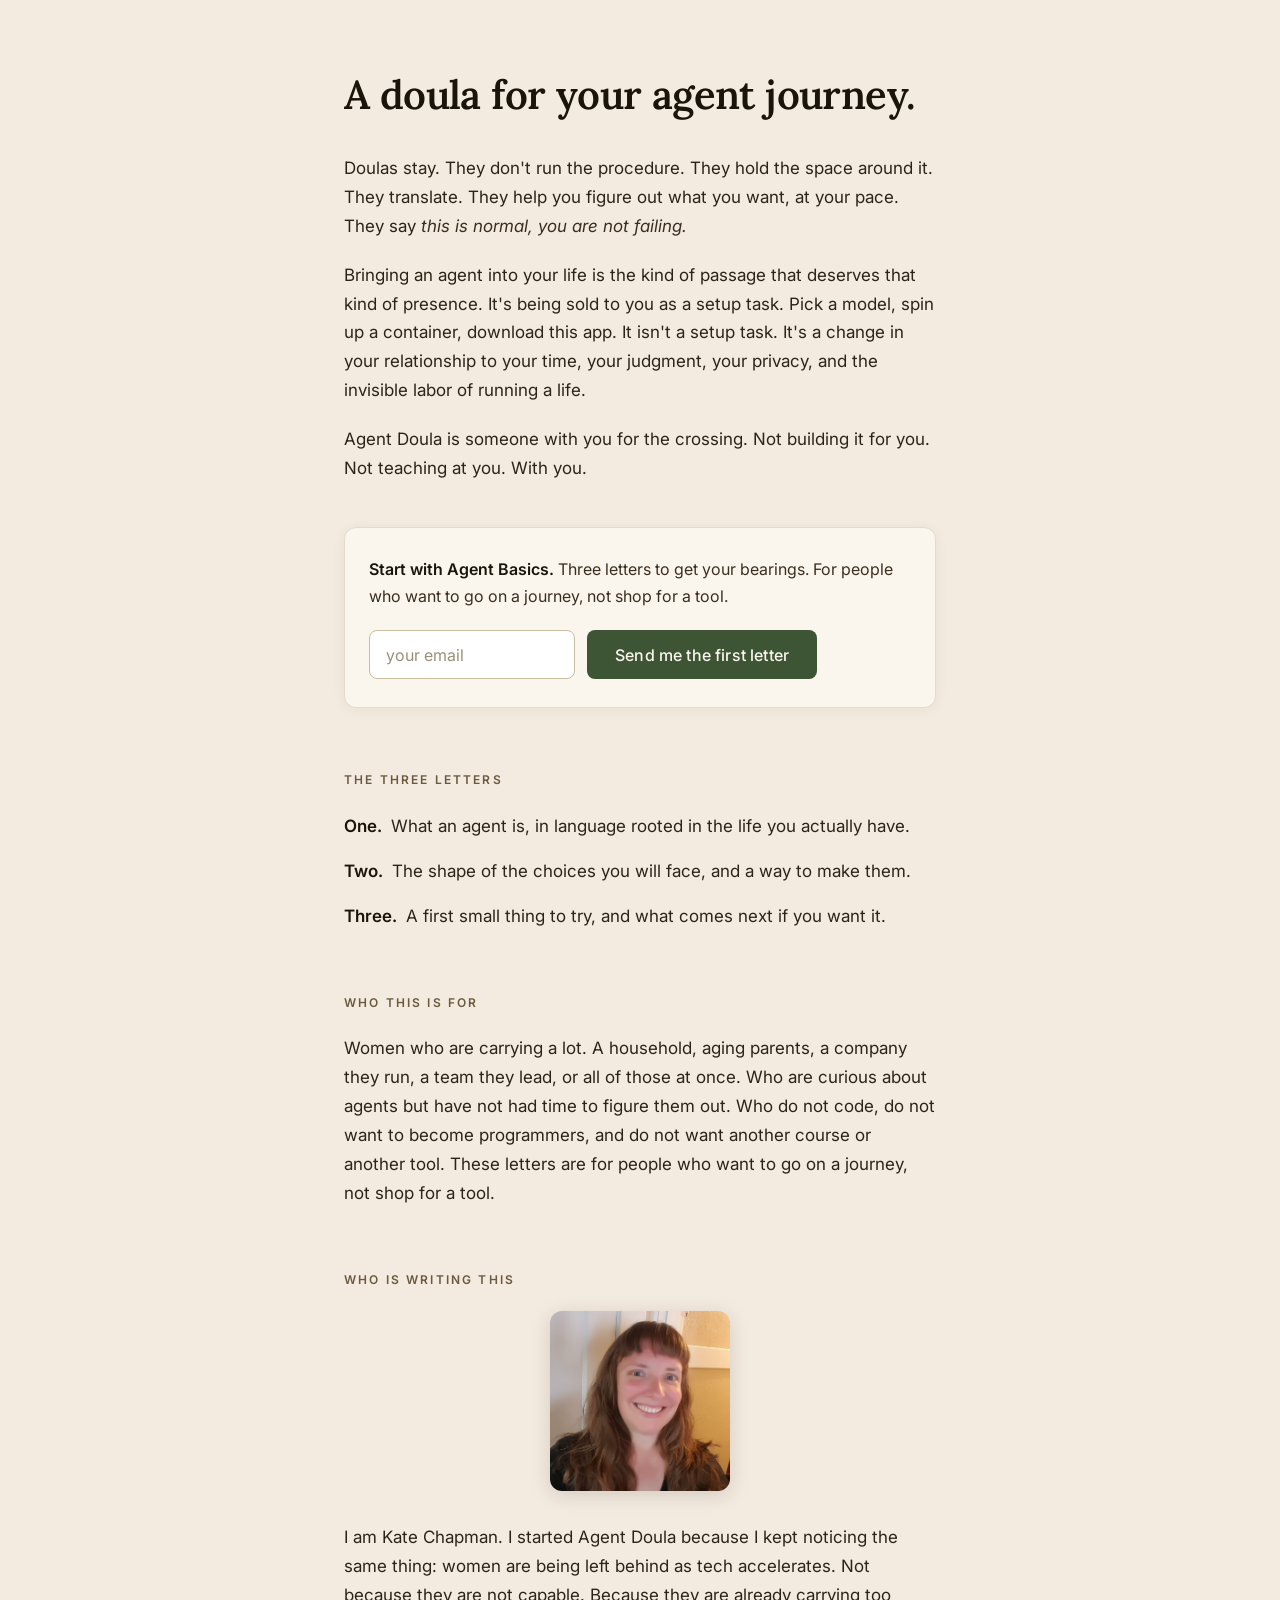
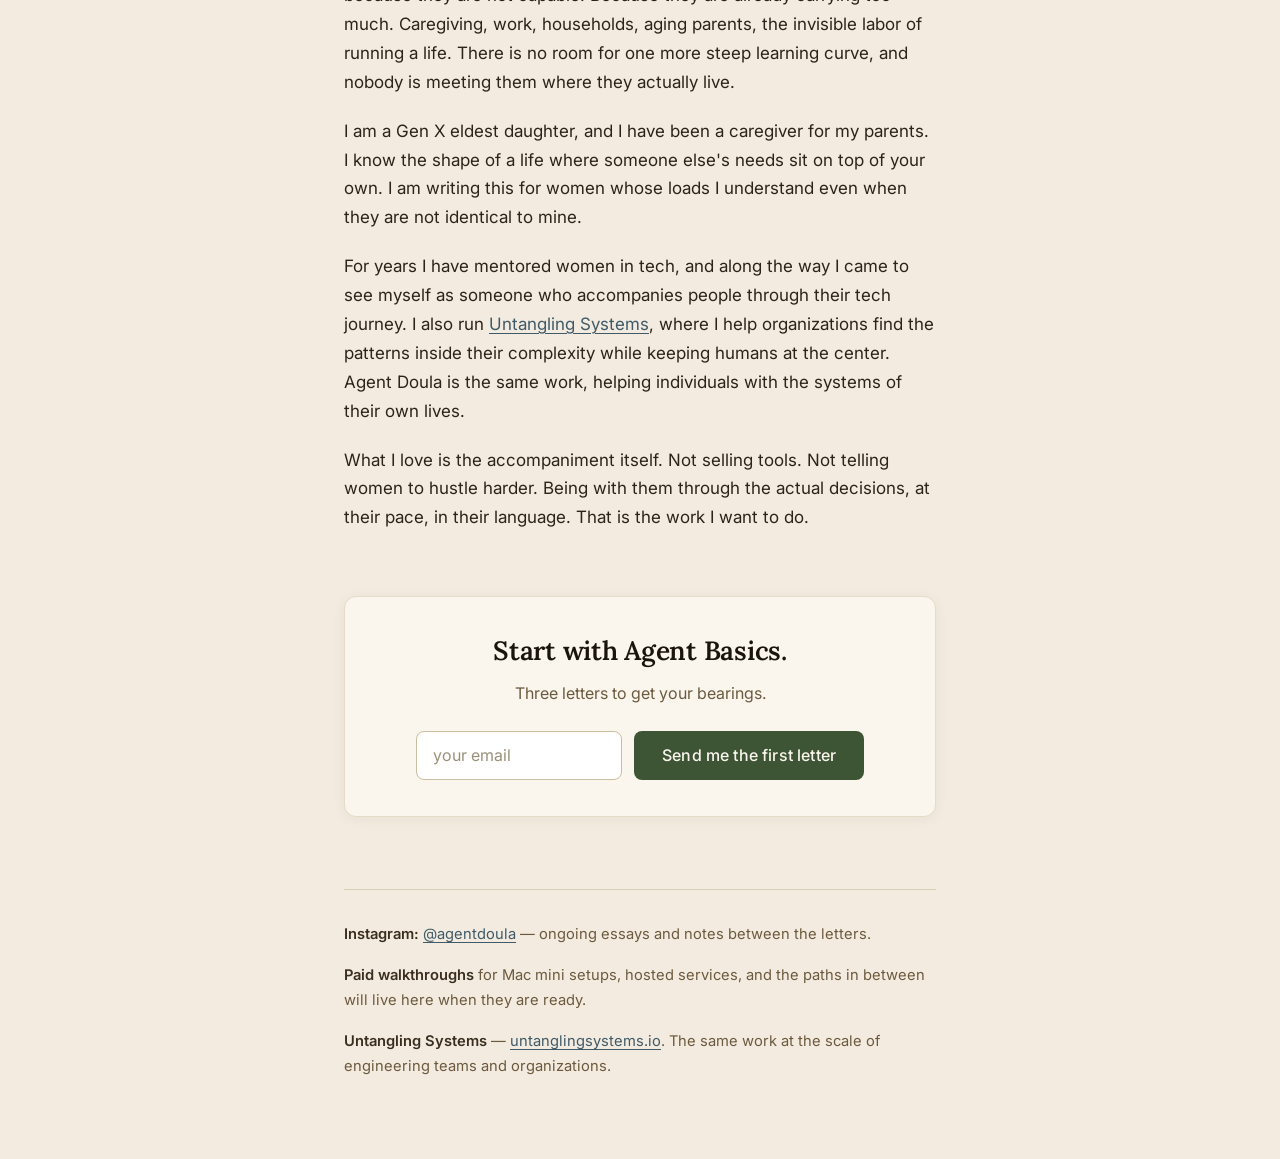
==== index.html @ f3d8cf4b "Initial Agent Doula landing page Shape B pre-launch landing page. Static HTML/CSS, no framework, no " ====
<!DOCTYPE html>
<html lang="en">
<head>
  <meta charset="UTF-8">
  <meta name="viewport" content="width=device-width, initial-scale=1.0">
  <title>Agent Doula — A doula for your agent journey</title>
  <meta name="description" content="A doula for your agent journey. Three letters to get your bearings, for people who want to go on a journey, not shop for a tool.">

  <meta property="og:title" content="Agent Doula">
  <meta property="og:description" content="A doula for your agent journey. Three letters to get your bearings, for people who want to go on a journey, not shop for a tool.">
  <meta property="og:type" content="website">
  <meta name="twitter:card" content="summary_large_image">

  <link rel="preconnect" href="https://fonts.googleapis.com">
  <link rel="preconnect" href="https://fonts.gstatic.com" crossorigin>
  <link href="https://fonts.googleapis.com/css2?family=Inter:wght@400;500;600&family=Lora:ital,wght@0,500;0,600;0,700;1,400;1,500&display=swap" rel="stylesheet">

  <link rel="stylesheet" href="style.css">
</head>
<body>
  <main>

    <section class="hero">
      <h1>A doula for your agent journey.</h1>

      <p>Doulas stay. They don't run the procedure. They hold the space around it. They translate. They help you figure out what you want, at your pace. They say <em>this is normal, you are not failing.</em></p>

      <p>Bringing an agent into your life is the kind of passage that deserves that kind of presence. It's being sold to you as a setup task. Pick a model, spin up a container, download this app. It isn't a setup task. It's a change in your relationship to your time, your judgment, your privacy, and the invisible labor of running a life.</p>

      <p>Agent Doula is someone with you for the crossing. Not building it for you. Not teaching at you. With you.</p>

      <div class="cta">
        <p class="cta-lead"><strong>Start with Agent Basics.</strong> Three letters to get your bearings. For people who want to go on a journey, not shop for a tool.</p>

        <!-- TODO: replace action="#" with your form provider endpoint.
             Options: Formspree, ConvertKit, Beehiiv, Substack, Mailchimp.
             See README.md for details. -->
        <form action="#" method="POST" class="signup-form" aria-label="Sign up for Agent Basics">
          <input type="email" name="email" placeholder="your email" required aria-label="Email address">
          <button type="submit">Send me the first letter</button>
        </form>
      </div>
    </section>

    <section class="letters-preview">
      <h2>The three letters</h2>
      <p><strong>One.</strong> What an agent is, in language rooted in the life you actually have.</p>
      <p><strong>Two.</strong> The shape of the choices you will face, and a way to make them.</p>
      <p><strong>Three.</strong> A first small thing to try, and what comes next if you want it.</p>
    </section>

    <section class="who-for">
      <h2>Who this is for</h2>
      <p>Women who are carrying a lot. A household, aging parents, a company they run, a team they lead, or all of those at once. Who are curious about agents but have not had time to figure them out. Who do not code, do not want to become programmers, and do not want another course or another tool. These letters are for people who want to go on a journey, not shop for a tool.</p>
    </section>

    <section class="founder">
      <h2>Who is writing this</h2>
      <img src="kate.jpg" alt="Kate Chapman" class="portrait" width="360" height="360">
      <p>I am Kate Chapman. I started Agent Doula because I kept noticing the same thing: women are being left behind as tech accelerates. Not because they are not capable. Because they are already carrying too much. Caregiving, work, households, aging parents, the invisible labor of running a life. There is no room for one more steep learning curve, and nobody is meeting them where they actually live.</p>

      <p>I am a Gen X eldest daughter, and I have been a caregiver for my parents. I know the shape of a life where someone else's needs sit on top of your own. I am writing this for women whose loads I understand even when they are not identical to mine.</p>

      <p>For years I have mentored women in tech, and along the way I came to see myself as someone who accompanies people through their tech journey. I also run <a href="https://untanglingsystems.io">Untangling Systems</a>, where I help organizations find the patterns inside their complexity while keeping humans at the center. Agent Doula is the same work, helping individuals with the systems of their own lives.</p>

      <p>What I love is the accompaniment itself. Not selling tools. Not telling women to hustle harder. Being with them through the actual decisions, at their pace, in their language. That is the work I want to do.</p>
    </section>

    <section class="cta-bottom">
      <h2>Start with Agent Basics.</h2>
      <p class="cta-lead">Three letters to get your bearings.</p>

      <form action="#" method="POST" class="signup-form" aria-label="Sign up for Agent Basics">
        <input type="email" name="email" placeholder="your email" required aria-label="Email address">
        <button type="submit">Send me the first letter</button>
      </form>
    </section>

    <footer>
      <p><strong>Instagram:</strong> <a href="#">@agentdoula</a> — ongoing essays and notes between the letters.</p>
      <p><strong>Paid walkthroughs</strong> for Mac mini setups, hosted services, and the paths in between will live here when they are ready.</p>
      <p><strong>Untangling Systems</strong> — <a href="https://untanglingsystems.io">untanglingsystems.io</a>. The same work at the scale of engineering teams and organizations.</p>
    </footer>

  </main>
</body>
</html>
---- style.css ----
/* Agent Doula — Landing page styles
   Warm Cascadia forest palette inspired by en passant mycelia:
   peach-cream background, cedar bark body, forest green button,
   Puget Sound blue-gray links (water). Sans-serif body with
   serif headings. Generous whitespace, mobile-first. */

/* Reset */
*, *::before, *::after {
  box-sizing: border-box;
}

html {
  -webkit-text-size-adjust: 100%;
}

body {
  font-family: 'Inter', -apple-system, BlinkMacSystemFont, 'Segoe UI', Roboto, sans-serif;
  font-size: 17px;
  line-height: 1.7;
  color: #2c2416;
  background-color: #f4ebe0;
  margin: 0;
  padding: 0;
  -webkit-font-smoothing: antialiased;
  -moz-osx-font-smoothing: grayscale;
  font-feature-settings: "kern", "liga";
}

main {
  max-width: 640px;
  margin: 0 auto;
  padding: 3rem 1.5rem 5rem;
}

section {
  margin-bottom: 4rem;
}

/* Typography */
h1 {
  font-family: 'Lora', Georgia, 'Times New Roman', serif;
  font-size: 2.5rem;
  font-weight: 600;
  line-height: 1.15;
  margin: 0 0 2rem;
  color: #1a140a;
  letter-spacing: -0.015em;
}

h2 {
  font-family: 'Inter', -apple-system, BlinkMacSystemFont, sans-serif;
  font-size: 0.75rem;
  font-weight: 600;
  line-height: 1.3;
  margin: 0 0 1.5rem;
  color: #6b5a3d;
  text-transform: uppercase;
  letter-spacing: 0.18em;
}

p {
  margin: 0 0 1.25rem;
}

p:last-child {
  margin-bottom: 0;
}

em {
  font-style: italic;
  color: #3a2f1f;
}

strong {
  font-weight: 600;
  color: #1a140a;
}

a {
  color: #3f5a68;
  text-decoration: underline;
  text-decoration-thickness: 1px;
  text-underline-offset: 3px;
  transition: color 0.15s ease;
}

a:hover {
  color: #28414f;
}

/* Hero */
.hero {
  padding-top: 1.5rem;
}

.hero h1 {
  margin-bottom: 2.25rem;
}

/* CTA block (in hero) — soft card container */
.cta {
  margin-top: 2.75rem;
  background-color: #faf6ee;
  border: 1px solid #e4dcc6;
  border-radius: 12px;
  padding: 1.75rem 1.5rem;
  box-shadow: 0 2px 14px rgba(44, 36, 22, 0.05);
}

.cta-lead {
  margin-bottom: 1.25rem;
  font-size: 1rem;
  color: #3a2f1f;
}

/* Form */
.signup-form {
  display: flex;
  flex-direction: column;
  gap: 0.75rem;
  max-width: 28rem;
}

.signup-form input[type="email"] {
  font-family: 'Inter', -apple-system, BlinkMacSystemFont, sans-serif;
  font-size: 1rem;
  padding: 0.85rem 1rem;
  border: 1px solid #c9bea0;
  border-radius: 8px;
  background-color: #ffffff;
  color: #2c2416;
  width: 100%;
  transition: border-color 0.15s ease, box-shadow 0.15s ease;
}

.signup-form input[type="email"]:focus {
  outline: none;
  border-color: #3f5a68;
  box-shadow: 0 0 0 3px rgba(63, 90, 104, 0.18);
}

.signup-form input[type="email"]::placeholder {
  color: #9a907a;
}

.signup-form button {
  font-family: 'Inter', -apple-system, BlinkMacSystemFont, sans-serif;
  font-size: 1rem;
  font-weight: 500;
  padding: 0.9rem 1.75rem;
  background-color: #3e5535;
  color: #faf6ee;
  border: none;
  border-radius: 8px;
  cursor: pointer;
  transition: background-color 0.15s ease;
  width: 100%;
  letter-spacing: 0.01em;
}

.signup-form button:hover {
  background-color: #2a3e24;
}

.signup-form button:active {
  transform: translateY(1px);
}

@media (min-width: 520px) {
  .signup-form {
    flex-direction: row;
  }

  .signup-form input[type="email"] {
    flex: 1;
  }

  .signup-form button {
    width: auto;
    white-space: nowrap;
  }
}

/* Letters preview */
.letters-preview p {
  margin-bottom: 1rem;
}

.letters-preview strong {
  color: #1a140a;
  margin-right: 0.25rem;
}

/* Founder section */
.founder .portrait {
  display: block;
  width: 180px;
  height: 180px;
  object-fit: cover;
  border-radius: 12px;
  margin: 0 auto 2rem;
  box-shadow: 0 4px 20px rgba(26, 20, 10, 0.15);
}

/* Bottom CTA — soft card container */
.cta-bottom {
  text-align: center;
  padding: 2.25rem 1.75rem;
  margin-top: 4rem;
  background-color: #faf6ee;
  border: 1px solid #e4dcc6;
  border-radius: 12px;
  box-shadow: 0 2px 14px rgba(44, 36, 22, 0.05);
}

.cta-bottom h2 {
  font-family: 'Lora', Georgia, serif;
  font-size: 1.65rem;
  font-weight: 600;
  text-transform: none;
  letter-spacing: -0.01em;
  color: #1a140a;
  margin-bottom: 0.75rem;
}

.cta-bottom .cta-lead {
  margin-bottom: 1.5rem;
  color: #6b5a3d;
}

.cta-bottom .signup-form {
  margin: 0 auto;
}

/* Footer */
footer {
  margin-top: 4.5rem;
  padding-top: 2rem;
  border-top: 1px solid #d9cfb6;
  font-size: 0.92rem;
  color: #6b5a3d;
}

footer p {
  margin-bottom: 1rem;
}

footer p:last-child {
  margin-bottom: 0;
}

footer strong {
  color: #3a2f1f;
}

/* Mobile adjustments */
@media (max-width: 600px) {
  main {
    padding: 2rem 1.25rem 4rem;
  }

  h1 {
    font-size: 2rem;
  }

  section {
    margin-bottom: 3.25rem;
  }

  .cta {
    padding: 1.5rem 1.25rem;
  }

  .cta-bottom {
    padding: 2rem 1.25rem;
  }

  .cta-bottom h2 {
    font-size: 1.4rem;
  }

  .founder .portrait {
    width: 150px;
    height: 150px;
  }
}

/* Selection — cedar */
::selection {
  background-color: rgba(109, 90, 61, 0.24);
  color: #1a140a;
}
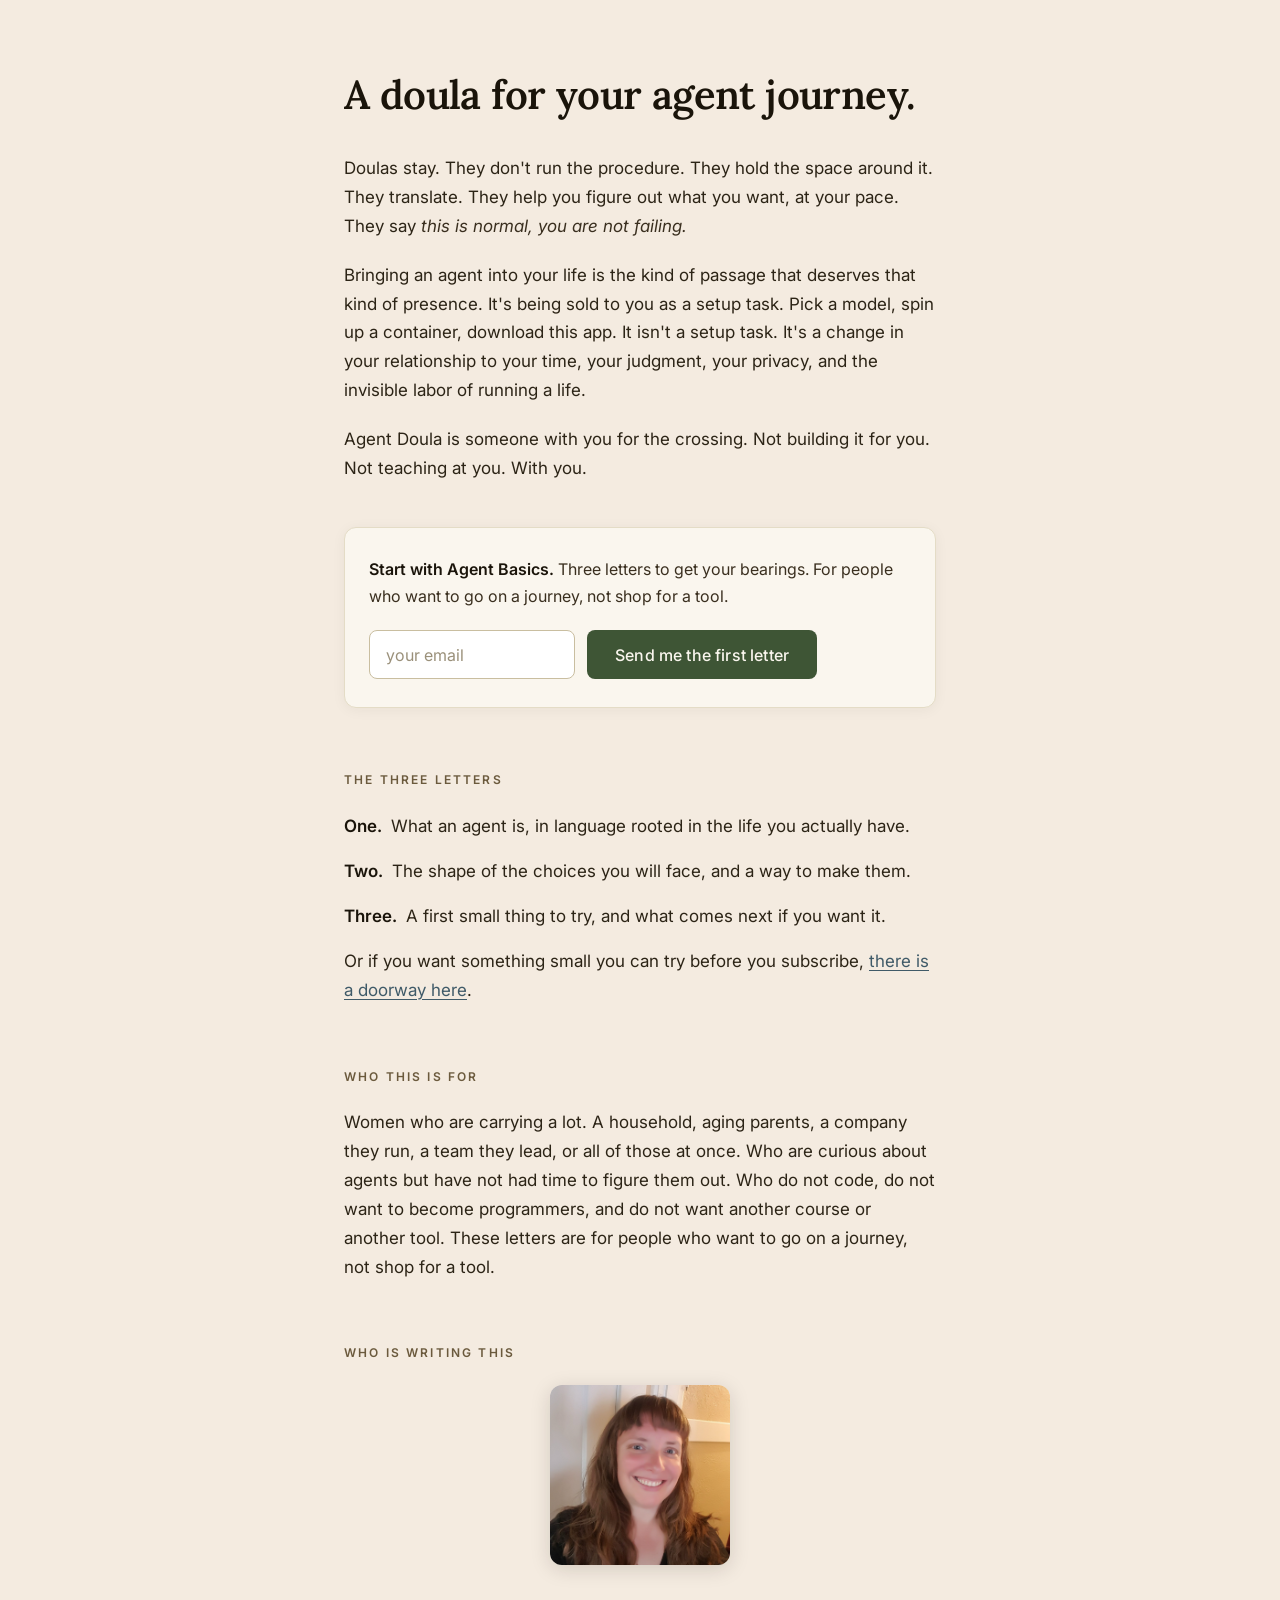
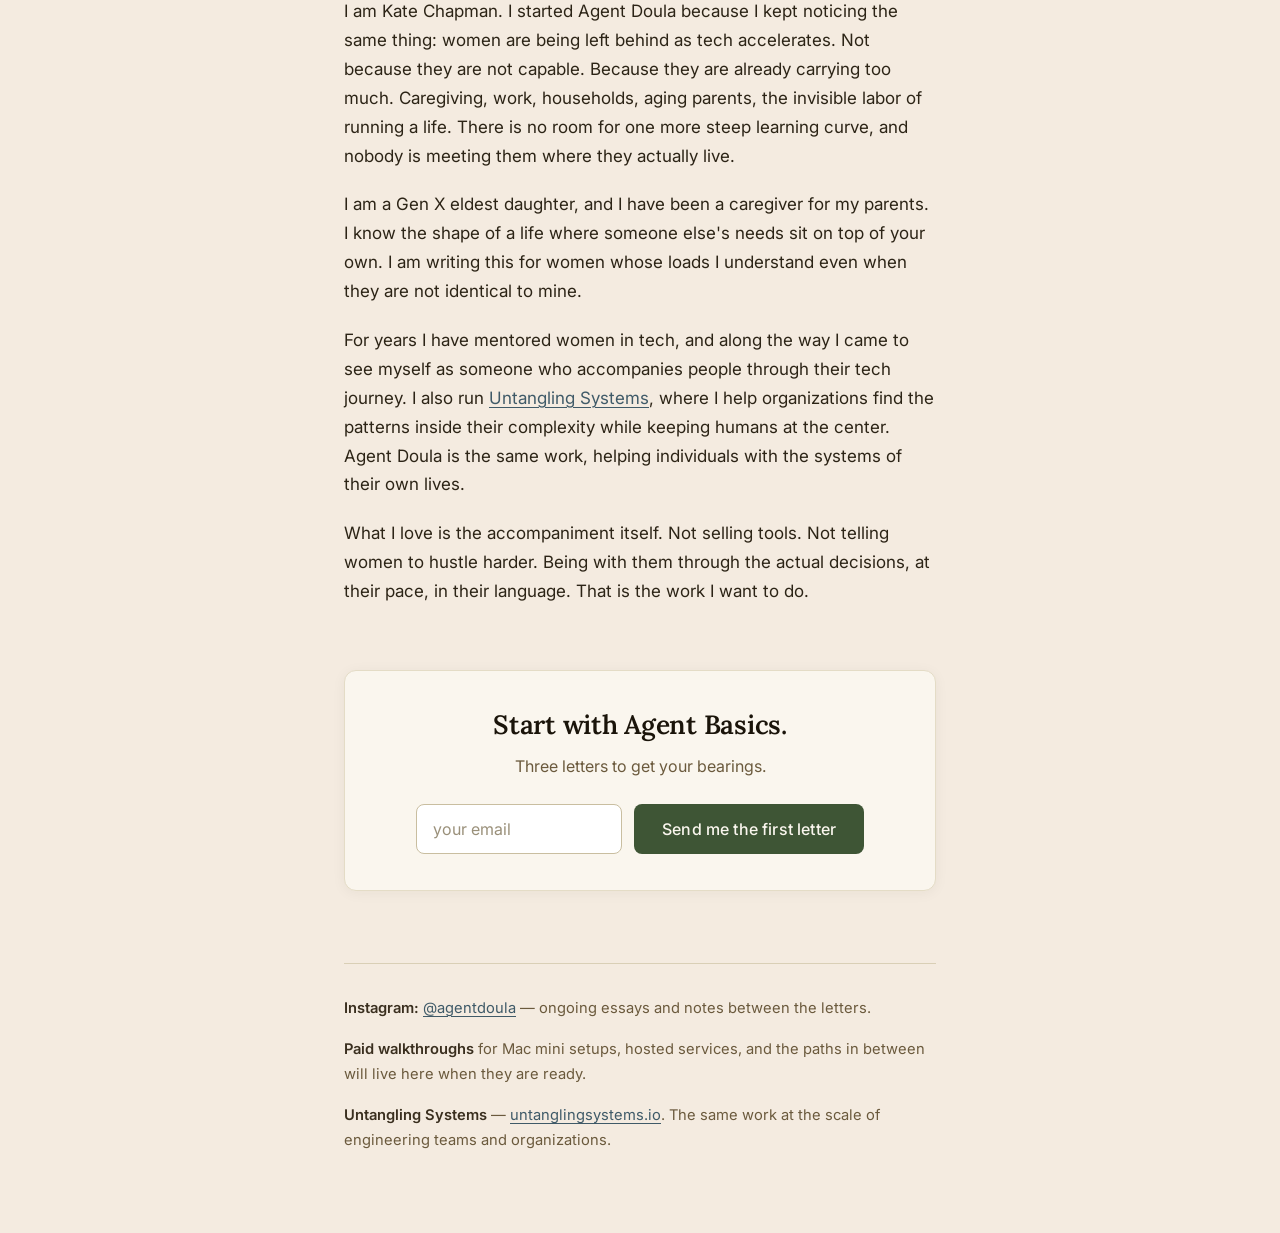
==== commit a7b91f0c: "Add GEO/SEO foundations and GoatCounter analytics - robots.txt, sitemap.xml, llms.txt at site root -" ====
--- a/index.html
+++ b/index.html
@@ -6,10 +6,68 @@
   <title>Agent Doula — A doula for your agent journey</title>
   <meta name="description" content="A doula for your agent journey. Three letters to get your bearings, for people who want to go on a journey, not shop for a tool.">
 
+  <link rel="canonical" href="https://agentdoula.com/">
+
   <meta property="og:title" content="Agent Doula">
   <meta property="og:description" content="A doula for your agent journey. Three letters to get your bearings, for people who want to go on a journey, not shop for a tool.">
   <meta property="og:type" content="website">
+  <meta property="og:url" content="https://agentdoula.com/">
+  <meta property="og:image" content="https://agentdoula.com/og-card.png">
   <meta name="twitter:card" content="summary_large_image">
+  <meta name="twitter:image" content="https://agentdoula.com/og-card.png">
+
+  <link rel="icon" href="/favicon.ico" sizes="any">
+  <link rel="icon" href="/kate.jpg" type="image/jpeg">
+
+  <script type="application/ld+json">
+  {
+    "@context": "https://schema.org",
+    "@graph": [
+      {
+        "@type": "WebSite",
+        "@id": "https://agentdoula.com/#website",
+        "url": "https://agentdoula.com/",
+        "name": "Agent Doula",
+        "description": "A free three-letter email series by Kate Chapman that helps women approach AI agents without code, courses, or jargon.",
+        "publisher": { "@id": "https://agentdoula.com/#kate" },
+        "inLanguage": "en-US"
+      },
+      {
+        "@type": "Person",
+        "@id": "https://agentdoula.com/#kate",
+        "name": "Kate Chapman",
+        "url": "https://agentdoula.com/",
+        "image": "https://agentdoula.com/kate.jpg",
+        "jobTitle": "Writer and founder of Agent Doula",
+        "description": "Kate Chapman writes Agent Doula, a newsletter helping women approach AI agents at their own pace. She also runs Untangling Systems, where she helps organizations find patterns inside complexity while keeping humans at the center.",
+        "knowsAbout": [
+          "AI agents",
+          "Large language models",
+          "ChatGPT",
+          "Claude",
+          "Human-AI collaboration",
+          "Caregiving and technology"
+        ],
+        "sameAs": [
+          "https://untanglingsystems.io",
+          "https://instagram.com/agentdoula"
+        ]
+      },
+      {
+        "@type": "WebPage",
+        "@id": "https://agentdoula.com/#webpage",
+        "url": "https://agentdoula.com/",
+        "name": "Agent Doula — A doula for your agent journey",
+        "isPartOf": { "@id": "https://agentdoula.com/#website" },
+        "about": { "@id": "https://agentdoula.com/#kate" },
+        "speakable": {
+          "@type": "SpeakableSpecification",
+          "cssSelector": ["h1", "h2", ".hero p"]
+        }
+      }
+    ]
+  }
+  </script>
 
   <link rel="preconnect" href="https://fonts.googleapis.com">
   <link rel="preconnect" href="https://fonts.gstatic.com" crossorigin>
@@ -32,11 +90,15 @@
       <div class="cta">
         <p class="cta-lead"><strong>Start with Agent Basics.</strong> Three letters to get your bearings. For people who want to go on a journey, not shop for a tool.</p>
 
-        <!-- TODO: replace action="#" with your form provider endpoint.
-             Options: Formspree, ConvertKit, Beehiiv, Substack, Mailchimp.
-             See README.md for details. -->
-        <form action="#" method="POST" class="signup-form" aria-label="Sign up for Agent Basics">
-          <input type="email" name="email" placeholder="your email" required aria-label="Email address">
+        <form action="https://app.kit.com/forms/9320407/subscriptions"
+              method="post"
+              class="signup-form seva-form formkit-form"
+              data-sv-form="9320407"
+              data-uid="77aba57be9"
+              data-format="inline"
+              data-version="5"
+              aria-label="Sign up for Agent Basics">
+          <input type="email" name="email_address" placeholder="your email" required aria-label="Email address">
           <button type="submit">Send me the first letter</button>
         </form>
       </div>
@@ -47,6 +109,7 @@
       <p><strong>One.</strong> What an agent is, in language rooted in the life you actually have.</p>
       <p><strong>Two.</strong> The shape of the choices you will face, and a way to make them.</p>
       <p><strong>Three.</strong> A first small thing to try, and what comes next if you want it.</p>
+      <p>Or if you want something small you can try before you subscribe, <a href="/first-small-thing/">there is a doorway here</a>.</p>
     </section>
 
     <section class="who-for">
@@ -70,18 +133,28 @@
       <h2>Start with Agent Basics.</h2>
       <p class="cta-lead">Three letters to get your bearings.</p>
 
-      <form action="#" method="POST" class="signup-form" aria-label="Sign up for Agent Basics">
-        <input type="email" name="email" placeholder="your email" required aria-label="Email address">
+      <form action="https://app.kit.com/forms/9320407/subscriptions"
+            method="post"
+            class="signup-form seva-form formkit-form"
+            data-sv-form="9320407"
+            data-uid="77aba57be9"
+            data-format="inline"
+            data-version="5"
+            aria-label="Sign up for Agent Basics">
+        <input type="email" name="email_address" placeholder="your email" required aria-label="Email address">
         <button type="submit">Send me the first letter</button>
       </form>
     </section>
 
     <footer>
-      <p><strong>Instagram:</strong> <a href="#">@agentdoula</a> — ongoing essays and notes between the letters.</p>
+      <p><strong>Instagram:</strong> <a href="https://instagram.com/agentdoula">@agentdoula</a> — ongoing essays and notes between the letters.</p>
       <p><strong>Paid walkthroughs</strong> for Mac mini setups, hosted services, and the paths in between will live here when they are ready.</p>
       <p><strong>Untangling Systems</strong> — <a href="https://untanglingsystems.io">untanglingsystems.io</a>. The same work at the scale of engineering teams and organizations.</p>
     </footer>
 
   </main>
+
+  <script data-goatcounter="https://agentdoula.goatcounter.com/count"
+          async src="//gc.zgo.at/count.js"></script>
 </body>
 </html>
--- a/style.css
+++ b/style.css
@@ -290,3 +290,197 @@
   background-color: rgba(109, 90, 61, 0.24);
   color: #1a140a;
 }
+
+/* Thank-you page (/thanks/) */
+.thanks {
+  max-width: 560px;
+  padding-top: 6rem;
+  padding-bottom: 6rem;
+}
+
+.thanks-body {
+  text-align: left;
+  margin-bottom: 0;
+}
+
+.thanks h1 {
+  font-size: 2.5rem;
+  margin-bottom: 2rem;
+}
+
+.thanks-body p {
+  font-size: 1.05rem;
+  line-height: 1.75;
+  margin-bottom: 1.25rem;
+}
+
+.thanks-signoff {
+  margin-top: 2.5rem;
+  color: #6b5a3d;
+}
+
+.thanks-back {
+  margin-top: 3rem;
+  font-size: 0.92rem;
+  color: #6b5a3d;
+}
+
+.thanks-back a {
+  color: #6b5a3d;
+}
+
+.thanks-back a:hover {
+  color: #2c2416;
+}
+
+@media (max-width: 600px) {
+  .thanks {
+    padding-top: 3.5rem;
+    padding-bottom: 4rem;
+  }
+
+  .thanks h1 {
+    font-size: 2rem;
+  }
+}
+
+/* First small thing page (/first-small-thing/) */
+.first-small-thing {
+  max-width: 640px;
+  padding-top: 3rem;
+}
+
+.first-small-thing .intro {
+  margin-bottom: 3.5rem;
+}
+
+.first-small-thing .try {
+  margin-bottom: 3.5rem;
+}
+
+.first-small-thing h2 {
+  font-family: 'Lora', Georgia, 'Times New Roman', serif;
+  font-size: 1.4rem;
+  font-weight: 600;
+  line-height: 1.3;
+  margin: 0 0 1rem;
+  color: #1a140a;
+  text-transform: none;
+  letter-spacing: -0.005em;
+}
+
+.first-small-thing .prompt-box {
+  background-color: #faf6ee;
+  border: 1px solid #c9bea0;
+  border-radius: 10px;
+  padding: 1.25rem 1.25rem 1.1rem;
+  margin: 1.25rem 0 1.25rem;
+  box-shadow: 0 1px 8px rgba(44, 36, 22, 0.04);
+}
+
+.first-small-thing .prompt-text {
+  font-family: 'Lora', Georgia, 'Times New Roman', serif;
+  font-size: 1rem;
+  line-height: 1.65;
+  color: #2c2416;
+  white-space: pre-wrap;
+  word-wrap: break-word;
+  margin: 0 0 1rem;
+  padding: 0;
+  background: none;
+}
+
+.first-small-thing .copy-btn {
+  font-family: 'Inter', -apple-system, BlinkMacSystemFont, sans-serif;
+  font-size: 0.82rem;
+  font-weight: 500;
+  padding: 0.45rem 0.95rem;
+  background-color: #3e5535;
+  color: #faf6ee;
+  border: none;
+  border-radius: 6px;
+  cursor: pointer;
+  transition: background-color 0.15s ease;
+  letter-spacing: 0.02em;
+}
+
+.first-small-thing .copy-btn:hover {
+  background-color: #2a3e24;
+}
+
+.first-small-thing .copy-btn.copied {
+  background-color: #6b5a3d;
+}
+
+.first-small-thing .notice {
+  font-size: 0.95rem;
+  color: #3a2f1f;
+  font-style: italic;
+  margin-top: 1rem;
+}
+
+.first-small-thing .closing {
+  margin-bottom: 2.5rem;
+}
+
+.first-small-thing .signoff {
+  margin-top: 2rem;
+  color: #6b5a3d;
+}
+
+.first-small-thing .back {
+  margin-top: 3rem;
+  padding-top: 2rem;
+  border-top: 1px solid #d9cfb6;
+  font-size: 0.92rem;
+  color: #6b5a3d;
+  margin-bottom: 0;
+}
+
+.first-small-thing .back a {
+  color: #6b5a3d;
+}
+
+.first-small-thing .back a:hover {
+  color: #2c2416;
+}
+
+@media (max-width: 600px) {
+  .first-small-thing {
+    padding-top: 1.5rem;
+  }
+
+  .first-small-thing h2 {
+    font-size: 1.2rem;
+  }
+
+  .first-small-thing .prompt-box {
+    padding: 1rem 1rem 0.9rem;
+  }
+
+  .first-small-thing .prompt-text {
+    font-size: 0.95rem;
+  }
+}
+
+/* Kit form integration — hide Kit's injected chrome to preserve register */
+.formkit-powered-by-convertkit-container,
+.formkit-alert,
+.formkit-spinner {
+  display: none !important;
+}
+
+/* Kit inline success message (if shown instead of redirect) — restyle
+   so it matches our palette when it appears */
+.formkit-form[data-uid] .formkit-alert-success {
+  display: block !important;
+  background-color: #faf6ee;
+  border: 1px solid #c9bea0;
+  border-radius: 8px;
+  padding: 1rem 1.25rem;
+  color: #2c2416;
+  margin: 1rem 0 0;
+  font-family: 'Inter', sans-serif;
+  font-size: 0.95rem;
+  text-align: center;
+}
